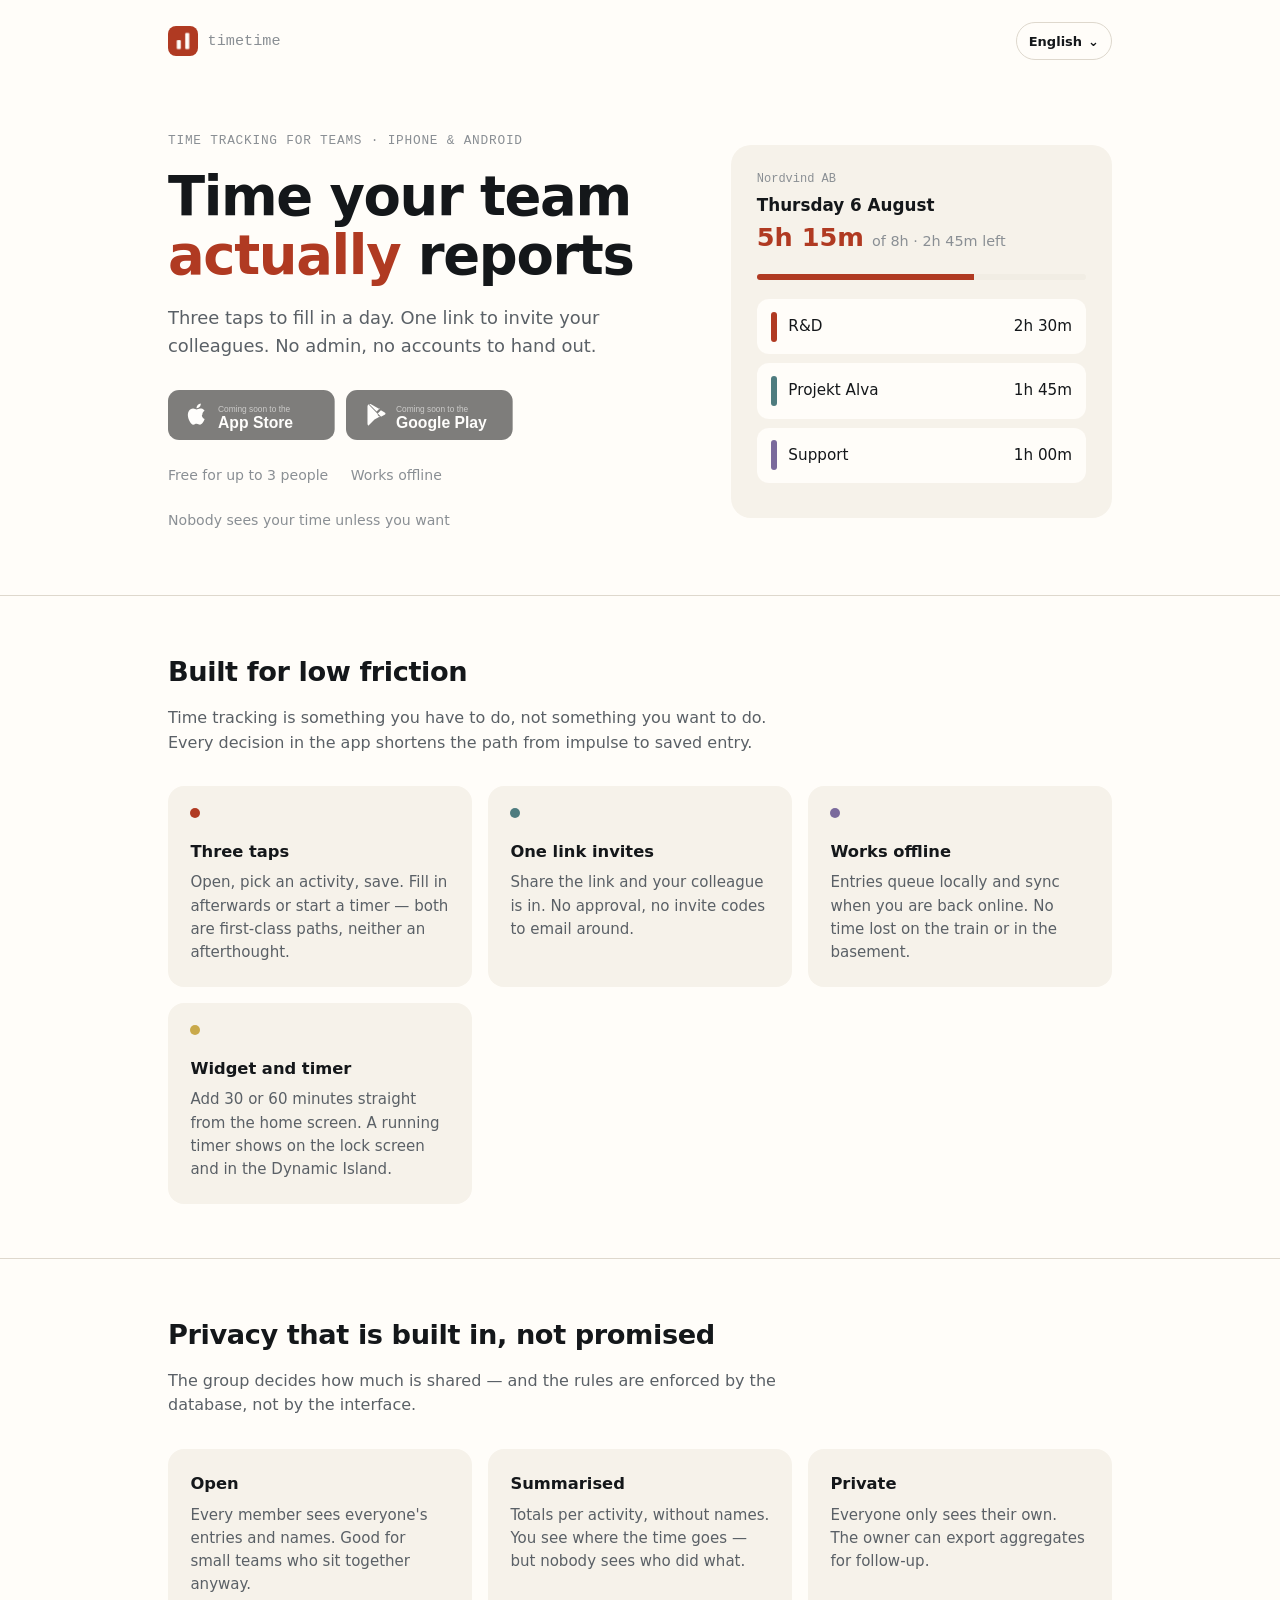
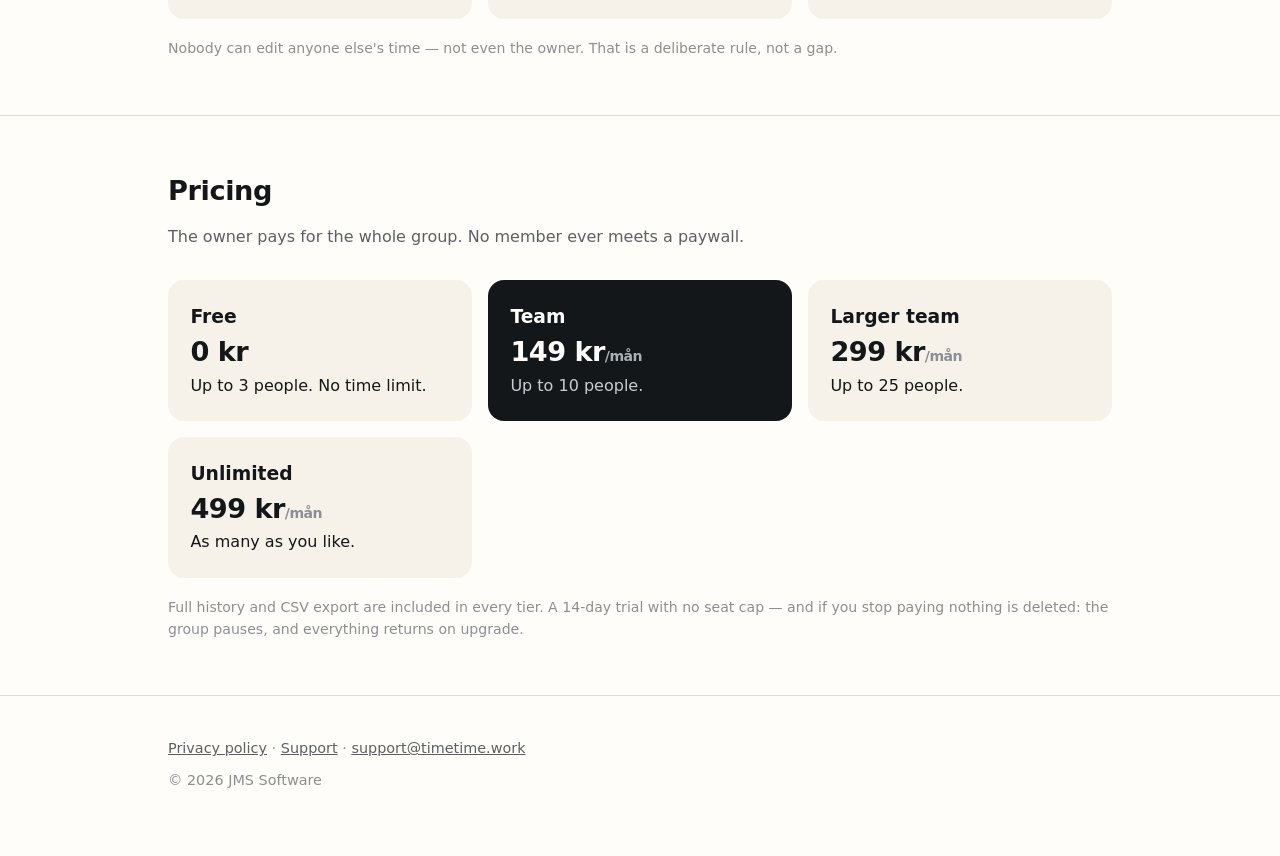
==== index.html @ 121416bd "TimeTime marketing site Statisk sajt för timetime.work, i samma form som nota-web: landningssida med" ====
<!doctype html>
<html lang="sv">
<head>
<meta charset="utf-8">
<meta name="viewport" content="width=device-width, initial-scale=1">
<title>TimeTime — tidrapportering för team</title>
<meta name="description" content="Rapportera tid på tre tapp, mot gruppens gemensamma aktiviteter. En länk bjuder in kollegorna. iPhone och Android.">
<meta property="og:title" content="TimeTime — tidrapportering för team">
<meta property="og:description" content="Tre tapp för att fylla i en dag. En länk för att bjuda in kollegorna.">
<meta property="og:image" content="https://timetime.work/assets/icon.png">
<meta property="og:type" content="website">
<link rel="icon" href="assets/icon.png">
<style>
  :root {
    --ink: #14171A; --paper: #FFFDF9; --sunken: #F6F2EA;
    --sunken-alt: #F1EDE4; --accent: #B03A22; --accent-ink: #F9F4EE;
    --sec: #5A6066; --ter: #8A8F94; --border: #DED8CD;
    --teal: #4E7C7F; --amber: #C9A94A; --violet: #7A6A9C;
    --body: "IBM Plex Sans", -apple-system, BlinkMacSystemFont, "Segoe UI", system-ui, sans-serif;
    --mono: ui-monospace, "IBM Plex Mono", SFMono-Regular, Menlo, monospace;
  }
  * { box-sizing: border-box; margin: 0; padding: 0; }
  html { scroll-behavior: smooth; }
  body { background: var(--paper); color: var(--ink); font-family: var(--body); line-height: 1.55; -webkit-font-smoothing: antialiased; }
  .wrap { max-width: 62rem; margin: 0 auto; padding: 0 1.5rem; }

  header.site { display: flex; align-items: center; justify-content: space-between; padding: 1.4rem 0; }
  .brand { display: flex; align-items: center; gap: .6rem; font-family: var(--mono); font-size: .95rem; color: var(--ter); text-decoration: none; }
  .brand img { width: 30px; height: 30px; border-radius: 8px; }
  .lang-btn { display: inline-flex; align-items: center; gap: 6px; height: 38px; padding: 0 12px; border: 1px solid var(--border); border-radius: 100px; background: transparent; font-family: var(--body); font-weight: 600; font-size: 13px; color: var(--ink); cursor: pointer; }
  .lang-btn:hover { background: var(--sunken); }

  .hero { padding: 3rem 0 4rem; display: grid; grid-template-columns: 1.15fr .85fr; gap: 3rem; align-items: center; }
  @media (max-width: 800px) { .hero { grid-template-columns: 1fr; gap: 2.5rem; } }
  .eyebrow { font-family: var(--mono); font-size: .8rem; letter-spacing: .06em; text-transform: uppercase; color: var(--ter); }
  h1 { font-size: clamp(2.1rem, 5.5vw, 3.4rem); font-weight: 600; letter-spacing: -.025em; margin-top: 1rem; line-height: 1.1; }
  h1 .em { color: var(--accent); }
  .sub { font-size: 1.12rem; color: var(--sec); margin-top: 1.1rem; max-width: 32rem; }
  .cta { display: flex; gap: .7rem; flex-wrap: wrap; margin-top: 1.9rem; }
  .store svg { height: 50px; width: auto; display: block; }
  .store.soon { opacity: .55; cursor: default; }
  .trust { display: flex; gap: 1.4rem; flex-wrap: wrap; margin-top: 1.6rem; color: var(--ter); font-size: .88rem; }

  .stage { background: var(--sunken); border-radius: 20px; padding: 1.6rem; }
  .rowline { display: flex; align-items: center; gap: .7rem; background: var(--paper); border-radius: 12px; padding: .8rem .9rem; margin-bottom: .55rem; }
  .tab { width: 6px; height: 30px; border-radius: 3px; }
  .rowline .name { font-weight: 500; font-size: .95rem; }
  .rowline .val { margin-left: auto; font-weight: 500; font-size: .95rem; }
  .daytotal { display: flex; align-items: baseline; gap: .5rem; margin-bottom: 1rem; }
  .daytotal .big { font-size: 1.6rem; font-weight: 600; color: var(--accent); }
  .daytotal .of { color: var(--ter); font-size: .9rem; }
  .bar { height: 6px; border-radius: 3px; background: var(--sunken-alt); overflow: hidden; margin-bottom: 1.2rem; }
  .bar i { display: block; height: 100%; width: 66%; background: var(--accent); }

  section { padding: 3.4rem 0; border-top: 1px solid var(--border); }
  h2 { font-size: 1.7rem; font-weight: 600; letter-spacing: -.015em; }
  section > .wrap > p.lead { color: var(--sec); margin-top: .8rem; max-width: 40rem; }
  .grid { display: grid; gap: 1rem; grid-template-columns: repeat(auto-fit, minmax(15rem, 1fr)); margin-top: 1.9rem; }
  .card { background: var(--sunken); border-radius: 16px; padding: 1.4rem; }
  .card h3 { font-size: 1.02rem; font-weight: 600; }
  .card p { color: var(--sec); font-size: .94rem; margin-top: .45rem; }
  .card .dot { width: 10px; height: 10px; border-radius: 50%; display: inline-block; margin-bottom: .8rem; }

  .price-card { background: var(--sunken); border-radius: 16px; padding: 1.4rem; }
  .price-card.hi { background: var(--ink); color: var(--paper); }
  .price-card.hi p { color: #C9CDD1; }
  .amount { font-size: 1.7rem; font-weight: 600; letter-spacing: -.02em; }
  .unit { color: var(--ter); font-size: .88rem; }
  .price-card.hi .unit { color: #A7B0B5; }

  footer { padding: 2.6rem 0 4rem; border-top: 1px solid var(--border); color: var(--ter); font-size: .9rem; }
  footer a { color: var(--sec); }
  a { color: var(--accent); }
  .note { color: var(--ter); font-size: .88rem; margin-top: 1.2rem; }
</style>
</head>
<body>

<div class="wrap">
  <header class="site">
    <a class="brand" href="/"><img src="assets/icon.png" alt="">timetime</a>
    <button class="lang-btn" id="langBtn" aria-label="Byt språk">
      <span data-i18n="nav.lang">Svenska</span> ⌄
    </button>
  </header>

  <section class="hero" style="border:0">
    <div>
      <p class="eyebrow" data-i18n="hero.eyebrow">Tidrapportering för team · iPhone &amp; Android</p>
      <h1 data-i18n-html="hero.h1">Tid som teamet <span class="em">faktiskt</span> rapporterar</h1>
      <p class="sub" data-i18n="hero.sub">Tre tapp för att fylla i en dag. En länk för att bjuda in kollegorna. Ingen administration, inga konton att dela ut.</p>
      <div class="cta">
        <span class="store soon" title="Coming soon">
            <svg viewBox="0 0 180 54" role="img" aria-hidden="true" xmlns="http://www.w3.org/2000/svg">
              <rect width="180" height="54" rx="12" fill="#161616"/>
              <g fill="#fff">
                <path d="M37 26.9c0-3 2.4-4.4 2.5-4.5-1.4-2-3.5-2.3-4.2-2.3-1.8-.2-3.5 1-4.4 1-.9 0-2.3-1-3.8-1-1.9 0-3.7 1.1-4.7 2.9-2 3.5-.5 8.7 1.4 11.5.9 1.4 2 2.9 3.5 2.9 1.4-.1 1.9-.9 3.6-.9s2.2.9 3.7.9c1.5 0 2.5-1.4 3.4-2.8 1.1-1.6 1.5-3.1 1.6-3.2-.1 0-3-1.2-3-4.4zM34.2 18.2c.8-1 1.3-2.3 1.2-3.7-1.1 0-2.5.8-3.3 1.7-.7.8-1.4 2.2-1.2 3.5 1.3.1 2.5-.6 3.3-1.5z"/>
                <text x="54" y="24" font-family="Helvetica,Arial,sans-serif" font-size="9" fill="#a1a1a1" data-i18n="badge.soon">Kommer snart till</text>
                <text x="54" y="41" font-family="Helvetica,Arial,sans-serif" font-size="17" font-weight="700" fill="#fff">App Store</text>
              </g>
            </svg>
          </span>
        <span class="store soon" title="Coming soon">
            <svg viewBox="0 0 180 54" role="img" aria-hidden="true" xmlns="http://www.w3.org/2000/svg">
              <rect width="180" height="54" rx="12" fill="#161616"/>
              <g fill="#fff">
                <path d="M24 15.6c-.5.5-.8 1.3-.8 2.3v18.2c0 1 .3 1.8.8 2.3l.1.1 10.2-10.2v-2.4L24.1 15.5l-.1.1zm13.7 13.1-3.4-3.4 3.4-3.4 4.1 2.3c1.2.7 1.2 1.8 0 2.5l-4.1 2.3v-.3zm-1.1.6L33.1 26l-7.9 7.9c.4.4 1 .5 1.8.1l9.6-5.4v.7zm0-8.6-9.6-5.4c-.8-.4-1.4-.3-1.8.1l7.9 7.9 3.5-3.5v.9z"/>
                <text x="54" y="24" font-family="Helvetica,Arial,sans-serif" font-size="9" fill="#a1a1a1" data-i18n="badge.soon">Kommer snart till</text>
                <text x="54" y="41" font-family="Helvetica,Arial,sans-serif" font-size="17" font-weight="700" fill="#fff">Google Play</text>
              </g>
            </svg>
          </span>
      </div>
      <div class="trust">
        <span data-i18n="hero.t1">Gratis upp till 3 personer</span>
        <span data-i18n="hero.t2">Fungerar utan täckning</span>
        <span data-i18n="hero.t3">Ingen ser din tid om ni inte vill</span>
      </div>
    </div>

    <div class="stage" aria-hidden="true">
      <div style="font-family:var(--mono);font-size:.75rem;color:var(--ter)">Nordvind AB</div>
      <div style="font-weight:600;font-size:1.05rem;margin-top:.2rem" data-i18n="stage.title">Torsdag 6 augusti</div>
      <div class="daytotal"><span class="big">5h 15m</span><span class="of" data-i18n="stage.of">av 8h · 2h 45m kvar</span></div>
      <div class="bar"><i></i></div>
      <div class="rowline"><span class="tab" style="background:#B03A22"></span><span class="name">R&amp;D</span><span class="val">2h 30m</span></div>
      <div class="rowline"><span class="tab" style="background:#4E7C7F"></span><span class="name">Projekt Alva</span><span class="val">1h 45m</span></div>
      <div class="rowline"><span class="tab" style="background:#7A6A9C"></span><span class="name">Support</span><span class="val">1h 00m</span></div>
    </div>
  </section>
</div>

<section>
  <div class="wrap">
    <h2 data-i18n="f.title">Byggd för låg friktion</h2>
    <p class="lead" data-i18n="f.lead">Tidrapportering är något man måste göra, inte vill.</p>
    <div class="grid">
      <div class="card"><span class="dot" style="background:#B03A22"></span><h3 data-i18n="f1.h">Tre tapp</h3><p data-i18n="f1.p"></p></div>
      <div class="card"><span class="dot" style="background:#4E7C7F"></span><h3 data-i18n="f2.h">En länk bjuder in</h3><p data-i18n="f2.p"></p></div>
      <div class="card"><span class="dot" style="background:#7A6A9C"></span><h3 data-i18n="f3.h">Fungerar utan nät</h3><p data-i18n="f3.p"></p></div>
      <div class="card"><span class="dot" style="background:#C9A94A"></span><h3 data-i18n="f4.h">Widget och timer</h3><p data-i18n="f4.p"></p></div>
    </div>
  </div>
</section>

<section>
  <div class="wrap">
    <h2 data-i18n="p.title">Integritet som är inbyggd, inte lovad</h2>
    <p class="lead" data-i18n="p.lead"></p>
    <div class="grid">
      <div class="card"><h3 data-i18n="p1.h">Öppen</h3><p data-i18n="p1.p"></p></div>
      <div class="card"><h3 data-i18n="p2.h">Summerad</h3><p data-i18n="p2.p"></p></div>
      <div class="card"><h3 data-i18n="p3.h">Privat</h3><p data-i18n="p3.p"></p></div>
    </div>
    <p class="note" data-i18n="p.note"></p>
  </div>
</section>

<section>
  <div class="wrap">
    <h2 data-i18n="pr.title">Pris</h2>
    <p class="lead" data-i18n="pr.lead"></p>
    <div class="grid">
      <div class="price-card"><h3 data-i18n="pr0.h">Gratis</h3><div class="amount">0 kr</div><p data-i18n="pr0.p"></p></div>
      <div class="price-card hi"><h3 data-i18n="pr1.h">Team</h3><div class="amount">149 kr<span class="unit">/mån</span></div><p data-i18n="pr1.p"></p></div>
      <div class="price-card"><h3 data-i18n="pr2.h">Större team</h3><div class="amount">299 kr<span class="unit">/mån</span></div><p data-i18n="pr2.p"></p></div>
      <div class="price-card"><h3 data-i18n="pr3.h">Obegränsat</h3><div class="amount">499 kr<span class="unit">/mån</span></div><p data-i18n="pr3.p"></p></div>
    </div>
    <p class="note" data-i18n="pr.note"></p>
  </div>
</section>

<footer>
  <div class="wrap">
    <p>
      <a href="privacy.html" data-i18n="foot.privacy">Integritetspolicy</a> ·
      <a href="support.html" data-i18n="foot.support">Support</a> ·
      <a href="mailto:support@timetime.work">support@timetime.work</a>
    </p>
    <p style="margin-top:.6rem">© 2026 JMS Software</p>
  </div>
</footer>

<script>
const I18N = {"sv": {"nav.lang": "Svenska", "hero.eyebrow": "Tidrapportering för team · iPhone & Android", "hero.h1": "Tid som teamet <span class=\"em\">faktiskt</span> rapporterar", "hero.sub": "Tre tapp för att fylla i en dag. En länk för att bjuda in kollegorna. Ingen administration, inga konton att dela ut.", "hero.t1": "Gratis upp till 3 personer", "hero.t2": "Fungerar utan täckning", "hero.t3": "Ingen ser din tid om ni inte vill", "badge.soon": "Kommer snart till", "stage.title": "Torsdag 6 augusti", "stage.of": "av 8h · 2h 45m kvar", "f.title": "Byggd för låg friktion", "f.lead": "Tidrapportering är något man måste göra, inte vill. Därför är varje beslut i appen taget för att korta vägen från impuls till sparad post.", "f1.h": "Tre tapp", "f1.p": "Öppna, välj aktivitet, spara. Fyll i efterhand eller starta en timer — båda är förstklassiga vägar, inte den ena en eftertanke.", "f2.h": "En länk bjuder in", "f2.p": "Dela länken, kollegan är med direkt. Inget godkännande, inga inbjudningskoder att mejla runt.", "f3.h": "Fungerar utan nät", "f3.p": "Poster köas lokalt och synkas när täckningen kommer tillbaka. Ingen tid går förlorad på tåget eller i källaren.", "f4.h": "Widget och timer", "f4.p": "Lägg 30 eller 60 minuter direkt från hemskärmen. Pågående timer syns på låsskärmen och i Dynamic Island.", "p.title": "Integritet som är inbyggd, inte lovad", "p.lead": "Gruppen väljer själv hur mycket som delas — och reglerna hålls av databasen, inte av gränssnittet.", "p1.h": "Öppen", "p1.p": "Alla medlemmar ser allas poster och namn. Bra för små team som ändå sitter tillsammans.", "p2.h": "Summerad", "p2.p": "Totaler per aktivitet, utan avsändare. Ni ser vart tiden går — men ingen ser vem som gjort vad.", "p3.h": "Privat", "p3.p": "Var och en ser bara sitt eget. Ägaren kan exportera aggregat för uppföljning.", "p.note": "Ingen kan ändra någon annans tid — inte heller ägaren. Det är en medveten regel, inte en lucka.", "pr.title": "Pris", "pr.lead": "Ägaren betalar för hela gruppen. Ingen medlem möter någonsin en betalvägg.", "pr0.h": "Gratis", "pr0.p": "Upp till 3 personer. Ingen tidsgräns.", "pr1.h": "Team", "pr1.p": "Upp till 10 personer.", "pr2.h": "Större team", "pr2.p": "Upp till 25 personer.", "pr3.h": "Obegränsat", "pr3.p": "Hur många som helst.", "pr.note": "Full historik och CSV-export ingår i alla nivåer. 14 dagars provperiod utan medlemstak — och slutar ni betala raderas ingenting: gruppen pausas, och allt kommer tillbaka vid uppgradering.", "foot.privacy": "Integritetspolicy", "foot.support": "Support"}, "en": {"nav.lang": "English", "hero.eyebrow": "Time tracking for teams · iPhone & Android", "hero.h1": "Time your team <span class=\"em\">actually</span> reports", "hero.sub": "Three taps to fill in a day. One link to invite your colleagues. No admin, no accounts to hand out.", "hero.t1": "Free for up to 3 people", "hero.t2": "Works offline", "hero.t3": "Nobody sees your time unless you want", "badge.soon": "Coming soon to the", "stage.title": "Thursday 6 August", "stage.of": "of 8h · 2h 45m left", "f.title": "Built for low friction", "f.lead": "Time tracking is something you have to do, not something you want to do. Every decision in the app shortens the path from impulse to saved entry.", "f1.h": "Three taps", "f1.p": "Open, pick an activity, save. Fill in afterwards or start a timer — both are first-class paths, neither an afterthought.", "f2.h": "One link invites", "f2.p": "Share the link and your colleague is in. No approval, no invite codes to email around.", "f3.h": "Works offline", "f3.p": "Entries queue locally and sync when you are back online. No time lost on the train or in the basement.", "f4.h": "Widget and timer", "f4.p": "Add 30 or 60 minutes straight from the home screen. A running timer shows on the lock screen and in the Dynamic Island.", "p.title": "Privacy that is built in, not promised", "p.lead": "The group decides how much is shared — and the rules are enforced by the database, not by the interface.", "p1.h": "Open", "p1.p": "Every member sees everyone's entries and names. Good for small teams who sit together anyway.", "p2.h": "Summarised", "p2.p": "Totals per activity, without names. You see where the time goes — but nobody sees who did what.", "p3.h": "Private", "p3.p": "Everyone only sees their own. The owner can export aggregates for follow-up.", "p.note": "Nobody can edit anyone else's time — not even the owner. That is a deliberate rule, not a gap.", "pr.title": "Pricing", "pr.lead": "The owner pays for the whole group. No member ever meets a paywall.", "pr0.h": "Free", "pr0.p": "Up to 3 people. No time limit.", "pr1.h": "Team", "pr1.p": "Up to 10 people.", "pr2.h": "Larger team", "pr2.p": "Up to 25 people.", "pr3.h": "Unlimited", "pr3.p": "As many as you like.", "pr.note": "Full history and CSV export are included in every tier. A 14-day trial with no seat cap — and if you stop paying nothing is deleted: the group pauses, and everything returns on upgrade.", "foot.privacy": "Privacy policy", "foot.support": "Support"}};
function setLang(lang) {
  const dict = I18N[lang] || I18N.sv;
  document.documentElement.lang = lang;
  document.querySelectorAll("[data-i18n]").forEach(el => {
    const v = dict[el.getAttribute("data-i18n")];
    if (v !== undefined) el.textContent = v;
  });
  document.querySelectorAll("[data-i18n-html]").forEach(el => {
    const v = dict[el.getAttribute("data-i18n-html")];
    if (v !== undefined) el.innerHTML = v;
  });
  try { localStorage.setItem("timetime-lang", lang); } catch (e) {}
}
let saved = null;
try { saved = localStorage.getItem("timetime-lang"); } catch (e) {}
setLang(saved || ((navigator.language || "sv").toLowerCase().startsWith("sv") ? "sv" : "en"));
document.getElementById("langBtn").addEventListener("click", () => {
  setLang(document.documentElement.lang === "sv" ? "en" : "sv");
});
</script>
</body>
</html>
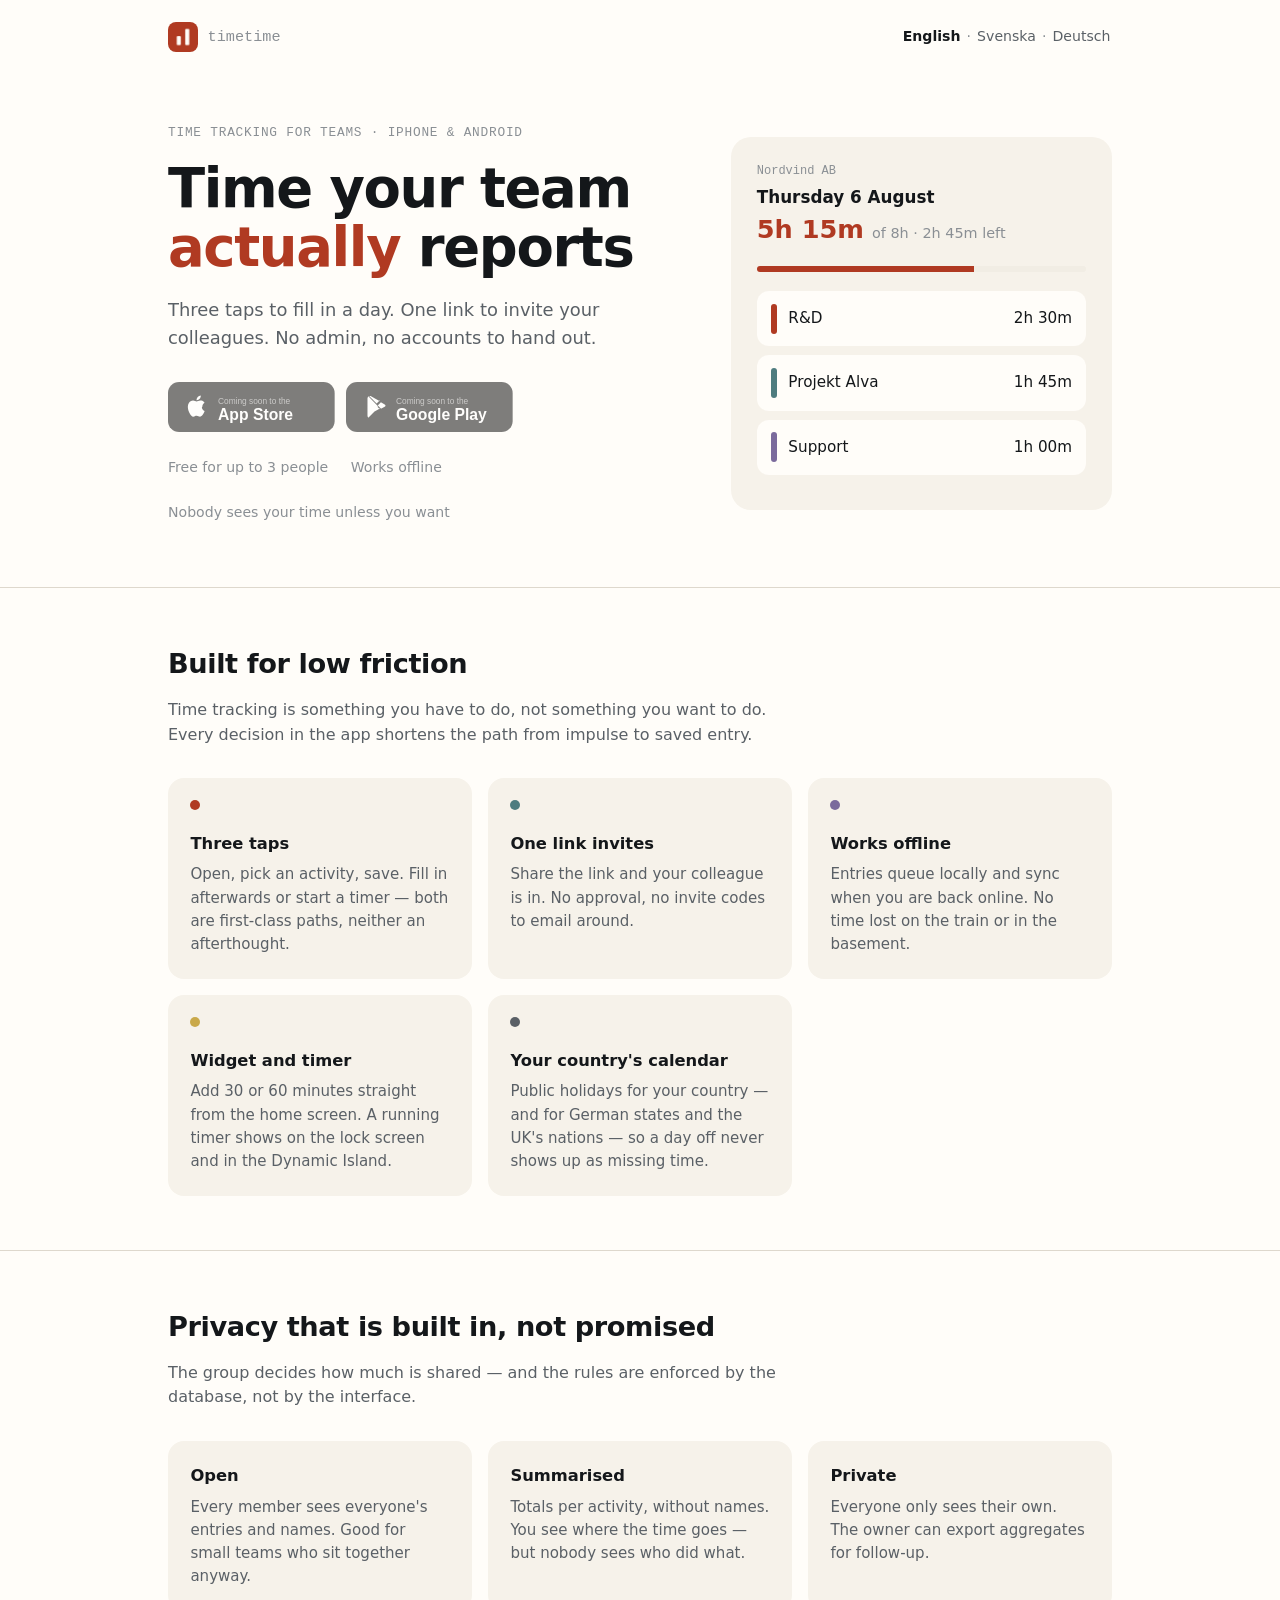
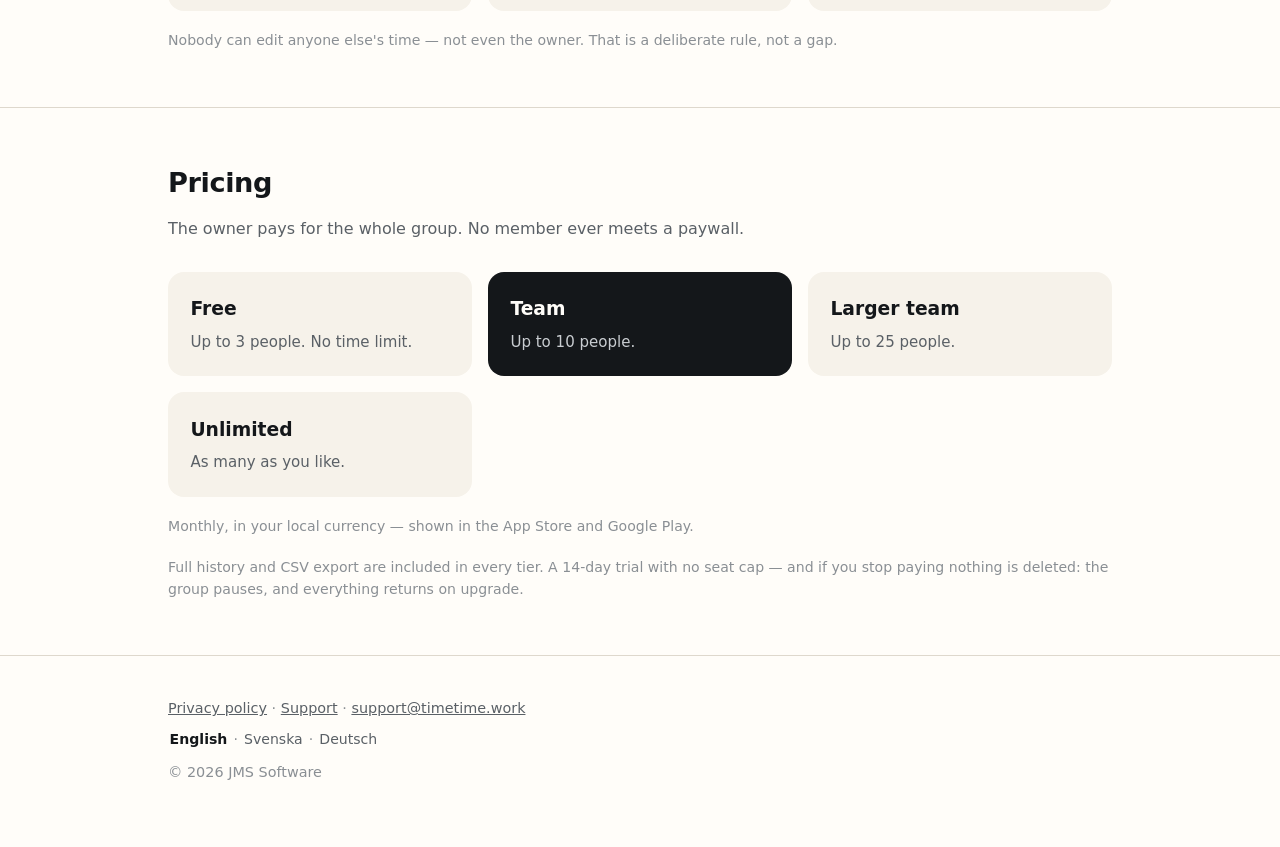
==== commit 175a25b4: "Tre språk: engelska, svenska, tyska Startsidan bytte mellan svenska och engelska med JavaScript, och" ====
--- a/index.html
+++ b/index.html
@@ -1,127 +1,57 @@
 <!doctype html>
-<html lang="sv">
+<html lang="en">
 <head>
 <meta charset="utf-8">
 <meta name="viewport" content="width=device-width, initial-scale=1">
-<title>TimeTime — tidrapportering för team</title>
-<meta name="description" content="Rapportera tid på tre tapp, mot gruppens gemensamma aktiviteter. En länk bjuder in kollegorna. iPhone och Android.">
-<meta property="og:title" content="TimeTime — tidrapportering för team">
-<meta property="og:description" content="Tre tapp för att fylla i en dag. En länk för att bjuda in kollegorna.">
+<title>TimeTime — time tracking for teams</title>
+<meta name="description" content="Report time in three taps, against your group's shared activities. One link invites your colleagues. iPhone and Android.">
+<link rel="alternate" hreflang="en" href="https://timetime.work/">
+<link rel="alternate" hreflang="sv" href="https://timetime.work/sv/">
+<link rel="alternate" hreflang="de" href="https://timetime.work/de/">
+<link rel="alternate" hreflang="x-default" href="https://timetime.work/">
+<link rel="icon" href="/assets/icon.png">
+<link rel="stylesheet" href="/assets/site.css">
+<meta property="og:title" content="TimeTime — time tracking for teams">
+<meta property="og:description" content="Three taps to fill in a day. One link to invite your colleagues.">
 <meta property="og:image" content="https://timetime.work/assets/icon.png">
 <meta property="og:type" content="website">
-<link rel="icon" href="assets/icon.png">
-<style>
-  :root {
-    --ink: #14171A; --paper: #FFFDF9; --sunken: #F6F2EA;
-    --sunken-alt: #F1EDE4; --accent: #B03A22; --accent-ink: #F9F4EE;
-    --sec: #5A6066; --ter: #8A8F94; --border: #DED8CD;
-    --teal: #4E7C7F; --amber: #C9A94A; --violet: #7A6A9C;
-    --body: "IBM Plex Sans", -apple-system, BlinkMacSystemFont, "Segoe UI", system-ui, sans-serif;
-    --mono: ui-monospace, "IBM Plex Mono", SFMono-Regular, Menlo, monospace;
-  }
-  * { box-sizing: border-box; margin: 0; padding: 0; }
-  html { scroll-behavior: smooth; }
-  body { background: var(--paper); color: var(--ink); font-family: var(--body); line-height: 1.55; -webkit-font-smoothing: antialiased; }
-  .wrap { max-width: 62rem; margin: 0 auto; padding: 0 1.5rem; }
-
-  header.site { display: flex; align-items: center; justify-content: space-between; padding: 1.4rem 0; }
-  .brand { display: flex; align-items: center; gap: .6rem; font-family: var(--mono); font-size: .95rem; color: var(--ter); text-decoration: none; }
-  .brand img { width: 30px; height: 30px; border-radius: 8px; }
-  .lang-btn { display: inline-flex; align-items: center; gap: 6px; height: 38px; padding: 0 12px; border: 1px solid var(--border); border-radius: 100px; background: transparent; font-family: var(--body); font-weight: 600; font-size: 13px; color: var(--ink); cursor: pointer; }
-  .lang-btn:hover { background: var(--sunken); }
-
-  .hero { padding: 3rem 0 4rem; display: grid; grid-template-columns: 1.15fr .85fr; gap: 3rem; align-items: center; }
-  @media (max-width: 800px) { .hero { grid-template-columns: 1fr; gap: 2.5rem; } }
-  .eyebrow { font-family: var(--mono); font-size: .8rem; letter-spacing: .06em; text-transform: uppercase; color: var(--ter); }
-  h1 { font-size: clamp(2.1rem, 5.5vw, 3.4rem); font-weight: 600; letter-spacing: -.025em; margin-top: 1rem; line-height: 1.1; }
-  h1 .em { color: var(--accent); }
-  .sub { font-size: 1.12rem; color: var(--sec); margin-top: 1.1rem; max-width: 32rem; }
-  .cta { display: flex; gap: .7rem; flex-wrap: wrap; margin-top: 1.9rem; }
-  .store svg { height: 50px; width: auto; display: block; }
-  .store.soon { opacity: .55; cursor: default; }
-  .trust { display: flex; gap: 1.4rem; flex-wrap: wrap; margin-top: 1.6rem; color: var(--ter); font-size: .88rem; }
-
-  .stage { background: var(--sunken); border-radius: 20px; padding: 1.6rem; }
-  .rowline { display: flex; align-items: center; gap: .7rem; background: var(--paper); border-radius: 12px; padding: .8rem .9rem; margin-bottom: .55rem; }
-  .tab { width: 6px; height: 30px; border-radius: 3px; }
-  .rowline .name { font-weight: 500; font-size: .95rem; }
-  .rowline .val { margin-left: auto; font-weight: 500; font-size: .95rem; }
-  .daytotal { display: flex; align-items: baseline; gap: .5rem; margin-bottom: 1rem; }
-  .daytotal .big { font-size: 1.6rem; font-weight: 600; color: var(--accent); }
-  .daytotal .of { color: var(--ter); font-size: .9rem; }
-  .bar { height: 6px; border-radius: 3px; background: var(--sunken-alt); overflow: hidden; margin-bottom: 1.2rem; }
-  .bar i { display: block; height: 100%; width: 66%; background: var(--accent); }
-
-  section { padding: 3.4rem 0; border-top: 1px solid var(--border); }
-  h2 { font-size: 1.7rem; font-weight: 600; letter-spacing: -.015em; }
-  section > .wrap > p.lead { color: var(--sec); margin-top: .8rem; max-width: 40rem; }
-  .grid { display: grid; gap: 1rem; grid-template-columns: repeat(auto-fit, minmax(15rem, 1fr)); margin-top: 1.9rem; }
-  .card { background: var(--sunken); border-radius: 16px; padding: 1.4rem; }
-  .card h3 { font-size: 1.02rem; font-weight: 600; }
-  .card p { color: var(--sec); font-size: .94rem; margin-top: .45rem; }
-  .card .dot { width: 10px; height: 10px; border-radius: 50%; display: inline-block; margin-bottom: .8rem; }
-
-  .price-card { background: var(--sunken); border-radius: 16px; padding: 1.4rem; }
-  .price-card.hi { background: var(--ink); color: var(--paper); }
-  .price-card.hi p { color: #C9CDD1; }
-  .amount { font-size: 1.7rem; font-weight: 600; letter-spacing: -.02em; }
-  .unit { color: var(--ter); font-size: .88rem; }
-  .price-card.hi .unit { color: #A7B0B5; }
-
-  footer { padding: 2.6rem 0 4rem; border-top: 1px solid var(--border); color: var(--ter); font-size: .9rem; }
-  footer a { color: var(--sec); }
-  a { color: var(--accent); }
-  .note { color: var(--ter); font-size: .88rem; margin-top: 1.2rem; }
-</style>
 </head>
 <body>
-
 <div class="wrap">
   <header class="site">
-    <a class="brand" href="/"><img src="assets/icon.png" alt="">timetime</a>
-    <button class="lang-btn" id="langBtn" aria-label="Byt språk">
-      <span data-i18n="nav.lang">Svenska</span> ⌄
-    </button>
+    <a class="brand" href="/"><img src="/assets/icon.png" alt="">timetime</a>
+    <nav class="langs" aria-label="Language"><a href="/" hreflang="en" lang="en" aria-current="page">English</a> · <a href="/sv/" hreflang="sv" lang="sv">Svenska</a> · <a href="/de/" hreflang="de" lang="de">Deutsch</a></nav>
   </header>
-
   <section class="hero" style="border:0">
     <div>
-      <p class="eyebrow" data-i18n="hero.eyebrow">Tidrapportering för team · iPhone &amp; Android</p>
-      <h1 data-i18n-html="hero.h1">Tid som teamet <span class="em">faktiskt</span> rapporterar</h1>
-      <p class="sub" data-i18n="hero.sub">Tre tapp för att fylla i en dag. En länk för att bjuda in kollegorna. Ingen administration, inga konton att dela ut.</p>
-      <div class="cta">
-        <span class="store soon" title="Coming soon">
-            <svg viewBox="0 0 180 54" role="img" aria-hidden="true" xmlns="http://www.w3.org/2000/svg">
-              <rect width="180" height="54" rx="12" fill="#161616"/>
-              <g fill="#fff">
-                <path d="M37 26.9c0-3 2.4-4.4 2.5-4.5-1.4-2-3.5-2.3-4.2-2.3-1.8-.2-3.5 1-4.4 1-.9 0-2.3-1-3.8-1-1.9 0-3.7 1.1-4.7 2.9-2 3.5-.5 8.7 1.4 11.5.9 1.4 2 2.9 3.5 2.9 1.4-.1 1.9-.9 3.6-.9s2.2.9 3.7.9c1.5 0 2.5-1.4 3.4-2.8 1.1-1.6 1.5-3.1 1.6-3.2-.1 0-3-1.2-3-4.4zM34.2 18.2c.8-1 1.3-2.3 1.2-3.7-1.1 0-2.5.8-3.3 1.7-.7.8-1.4 2.2-1.2 3.5 1.3.1 2.5-.6 3.3-1.5z"/>
-                <text x="54" y="24" font-family="Helvetica,Arial,sans-serif" font-size="9" fill="#a1a1a1" data-i18n="badge.soon">Kommer snart till</text>
-                <text x="54" y="41" font-family="Helvetica,Arial,sans-serif" font-size="17" font-weight="700" fill="#fff">App Store</text>
-              </g>
-            </svg>
-          </span>
-        <span class="store soon" title="Coming soon">
-            <svg viewBox="0 0 180 54" role="img" aria-hidden="true" xmlns="http://www.w3.org/2000/svg">
-              <rect width="180" height="54" rx="12" fill="#161616"/>
-              <g fill="#fff">
-                <path d="M24 15.6c-.5.5-.8 1.3-.8 2.3v18.2c0 1 .3 1.8.8 2.3l.1.1 10.2-10.2v-2.4L24.1 15.5l-.1.1zm13.7 13.1-3.4-3.4 3.4-3.4 4.1 2.3c1.2.7 1.2 1.8 0 2.5l-4.1 2.3v-.3zm-1.1.6L33.1 26l-7.9 7.9c.4.4 1 .5 1.8.1l9.6-5.4v.7zm0-8.6-9.6-5.4c-.8-.4-1.4-.3-1.8.1l7.9 7.9 3.5-3.5v.9z"/>
-                <text x="54" y="24" font-family="Helvetica,Arial,sans-serif" font-size="9" fill="#a1a1a1" data-i18n="badge.soon">Kommer snart till</text>
-                <text x="54" y="41" font-family="Helvetica,Arial,sans-serif" font-size="17" font-weight="700" fill="#fff">Google Play</text>
-              </g>
-            </svg>
-          </span>
-      </div>
-      <div class="trust">
-        <span data-i18n="hero.t1">Gratis upp till 3 personer</span>
-        <span data-i18n="hero.t2">Fungerar utan täckning</span>
-        <span data-i18n="hero.t3">Ingen ser din tid om ni inte vill</span>
-      </div>
+      <p class="eyebrow">Time tracking for teams · iPhone &amp; Android</p>
+      <h1>Time your team <span class="em">actually</span> reports</h1>
+      <p class="sub">Three taps to fill in a day. One link to invite your colleagues. No admin, no accounts to hand out.</p>
+      <div class="cta"><span class="store soon">
+  <svg viewBox="0 0 180 54" role="img" aria-label="App Store" xmlns="http://www.w3.org/2000/svg">
+    <rect width="180" height="54" rx="12" fill="#161616"/>
+    <g fill="#fff">
+      <path d="M37 26.9c0-3 2.4-4.4 2.5-4.5-1.4-2-3.5-2.3-4.2-2.3-1.8-.2-3.5 1-4.4 1-.9 0-2.3-1-3.8-1-1.9 0-3.7 1.1-4.7 2.9-2 3.5-.5 8.7 1.4 11.5.9 1.4 2 2.9 3.5 2.9 1.4-.1 1.9-.9 3.6-.9s2.2.9 3.7.9c1.5 0 2.5-1.4 3.4-2.8 1.1-1.6 1.5-3.1 1.6-3.2-.1 0-3-1.2-3-4.4zM34.2 18.2c.8-1 1.3-2.3 1.2-3.7-1.1 0-2.5.8-3.3 1.7-.7.8-1.4 2.2-1.2 3.5 1.3.1 2.5-.6 3.3-1.5z"/>
+      <text x="54" y="24" font-family="Helvetica,Arial,sans-serif" font-size="9" fill="#a1a1a1">Coming soon to the</text>
+      <text x="54" y="41" font-family="Helvetica,Arial,sans-serif" font-size="17" font-weight="700" fill="#fff">App Store</text>
+    </g>
+  </svg>
+</span><span class="store soon">
+  <svg viewBox="0 0 180 54" role="img" aria-label="Google Play" xmlns="http://www.w3.org/2000/svg">
+    <rect width="180" height="54" rx="12" fill="#161616"/>
+    <g fill="#fff">
+      <path d="M24 15.6c-.5.5-.8 1.3-.8 2.3v18.2c0 1 .3 1.8.8 2.3l.1.1 10.2-10.2v-2.4L24.1 15.5l-.1.1zm13.7 13.1-3.4-3.4 3.4-3.4 4.1 2.3c1.2.7 1.2 1.8 0 2.5l-4.1 2.3v-.3zm-1.1.6L33.1 26l-7.9 7.9c.4.4 1 .5 1.8.1l9.6-5.4v.7zm0-8.6-9.6-5.4c-.8-.4-1.4-.3-1.8.1l7.9 7.9 3.5-3.5v.9z"/>
+      <text x="54" y="24" font-family="Helvetica,Arial,sans-serif" font-size="9" fill="#a1a1a1">Coming soon to the</text>
+      <text x="54" y="41" font-family="Helvetica,Arial,sans-serif" font-size="17" font-weight="700" fill="#fff">Google Play</text>
+    </g>
+  </svg>
+</span></div>
+      <div class="trust"><span>Free for up to 3 people</span><span>Works offline</span><span>Nobody sees your time unless you want</span></div>
     </div>
-
     <div class="stage" aria-hidden="true">
-      <div style="font-family:var(--mono);font-size:.75rem;color:var(--ter)">Nordvind AB</div>
-      <div style="font-weight:600;font-size:1.05rem;margin-top:.2rem" data-i18n="stage.title">Torsdag 6 augusti</div>
-      <div class="daytotal"><span class="big">5h 15m</span><span class="of" data-i18n="stage.of">av 8h · 2h 45m kvar</span></div>
+      <div class="stage-group">Nordvind AB</div>
+      <div class="stage-title">Thursday 6 August</div>
+      <div class="daytotal"><span class="big">5h 15m</span><span class="of">of 8h · 2h 45m left</span></div>
       <div class="bar"><i></i></div>
       <div class="rowline"><span class="tab" style="background:#B03A22"></span><span class="name">R&amp;D</span><span class="val">2h 30m</span></div>
       <div class="rowline"><span class="tab" style="background:#4E7C7F"></span><span class="name">Projekt Alva</span><span class="val">1h 45m</span></div>
@@ -129,79 +59,43 @@
     </div>
   </section>
 </div>
-
-<section>
-  <div class="wrap">
-    <h2 data-i18n="f.title">Byggd för låg friktion</h2>
-    <p class="lead" data-i18n="f.lead">Tidrapportering är något man måste göra, inte vill.</p>
-    <div class="grid">
-      <div class="card"><span class="dot" style="background:#B03A22"></span><h3 data-i18n="f1.h">Tre tapp</h3><p data-i18n="f1.p"></p></div>
-      <div class="card"><span class="dot" style="background:#4E7C7F"></span><h3 data-i18n="f2.h">En länk bjuder in</h3><p data-i18n="f2.p"></p></div>
-      <div class="card"><span class="dot" style="background:#7A6A9C"></span><h3 data-i18n="f3.h">Fungerar utan nät</h3><p data-i18n="f3.p"></p></div>
-      <div class="card"><span class="dot" style="background:#C9A94A"></span><h3 data-i18n="f4.h">Widget och timer</h3><p data-i18n="f4.p"></p></div>
-    </div>
-  </div>
-</section>
-
-<section>
-  <div class="wrap">
-    <h2 data-i18n="p.title">Integritet som är inbyggd, inte lovad</h2>
-    <p class="lead" data-i18n="p.lead"></p>
-    <div class="grid">
-      <div class="card"><h3 data-i18n="p1.h">Öppen</h3><p data-i18n="p1.p"></p></div>
-      <div class="card"><h3 data-i18n="p2.h">Summerad</h3><p data-i18n="p2.p"></p></div>
-      <div class="card"><h3 data-i18n="p3.h">Privat</h3><p data-i18n="p3.p"></p></div>
-    </div>
-    <p class="note" data-i18n="p.note"></p>
-  </div>
-</section>
-
-<section>
-  <div class="wrap">
-    <h2 data-i18n="pr.title">Pris</h2>
-    <p class="lead" data-i18n="pr.lead"></p>
-    <div class="grid">
-      <div class="price-card"><h3 data-i18n="pr0.h">Gratis</h3><div class="amount">0 kr</div><p data-i18n="pr0.p"></p></div>
-      <div class="price-card hi"><h3 data-i18n="pr1.h">Team</h3><div class="amount">149 kr<span class="unit">/mån</span></div><p data-i18n="pr1.p"></p></div>
-      <div class="price-card"><h3 data-i18n="pr2.h">Större team</h3><div class="amount">299 kr<span class="unit">/mån</span></div><p data-i18n="pr2.p"></p></div>
-      <div class="price-card"><h3 data-i18n="pr3.h">Obegränsat</h3><div class="amount">499 kr<span class="unit">/mån</span></div><p data-i18n="pr3.p"></p></div>
-    </div>
-    <p class="note" data-i18n="pr.note"></p>
-  </div>
-</section>
-
-<footer>
-  <div class="wrap">
-    <p>
-      <a href="privacy.html" data-i18n="foot.privacy">Integritetspolicy</a> ·
-      <a href="support.html" data-i18n="foot.support">Support</a> ·
-      <a href="mailto:support@timetime.work">support@timetime.work</a>
-    </p>
-    <p style="margin-top:.6rem">© 2026 JMS Software</p>
-  </div>
-</footer>
-
+<section><div class="wrap">
+  <h2>Built for low friction</h2><p class="lead">Time tracking is something you have to do, not something you want to do. Every decision in the app shortens the path from impulse to saved entry.</p>
+  <div class="grid"><div class="card"><span class="dot" style="background:#B03A22"></span><h3>Three taps</h3><p>Open, pick an activity, save. Fill in afterwards or start a timer — both are first-class paths, neither an afterthought.</p></div><div class="card"><span class="dot" style="background:#4E7C7F"></span><h3>One link invites</h3><p>Share the link and your colleague is in. No approval, no invite codes to email around.</p></div><div class="card"><span class="dot" style="background:#7A6A9C"></span><h3>Works offline</h3><p>Entries queue locally and sync when you are back online. No time lost on the train or in the basement.</p></div><div class="card"><span class="dot" style="background:#C9A94A"></span><h3>Widget and timer</h3><p>Add 30 or 60 minutes straight from the home screen. A running timer shows on the lock screen and in the Dynamic Island.</p></div><div class="card"><span class="dot" style="background:#5A6066"></span><h3>Your country's calendar</h3><p>Public holidays for your country — and for German states and the UK's nations — so a day off never shows up as missing time.</p></div></div>
+</div></section>
+<section><div class="wrap">
+  <h2>Privacy that is built in, not promised</h2><p class="lead">The group decides how much is shared — and the rules are enforced by the database, not by the interface.</p>
+  <div class="grid"><div class="card"><h3>Open</h3><p>Every member sees everyone's entries and names. Good for small teams who sit together anyway.</p></div><div class="card"><h3>Summarised</h3><p>Totals per activity, without names. You see where the time goes — but nobody sees who did what.</p></div><div class="card"><h3>Private</h3><p>Everyone only sees their own. The owner can export aggregates for follow-up.</p></div></div>
+  <p class="note">Nobody can edit anyone else's time — not even the owner. That is a deliberate rule, not a gap.</p>
+</div></section>
+<section><div class="wrap">
+  <h2>Pricing</h2><p class="lead">The owner pays for the whole group. No member ever meets a paywall.</p>
+  <div class="grid"><div class="price-card"><h3>Free</h3><p>Up to 3 people. No time limit.</p></div><div class="price-card hi"><h3>Team</h3><p>Up to 10 people.</p></div><div class="price-card"><h3>Larger team</h3><p>Up to 25 people.</p></div><div class="price-card"><h3>Unlimited</h3><p>As many as you like.</p></div></div>
+  <p class="note">Monthly, in your local currency — shown in the App Store and Google Play.</p>
+  <p class="note">Full history and CSV export are included in every tier. A 14-day trial with no seat cap — and if you stop paying nothing is deleted: the group pauses, and everything returns on upgrade.</p>
+</div></section>
+<footer><div class="wrap">
+  <p><a href="/privacy.html">Privacy policy</a> ·
+     <a href="/support.html">Support</a> ·
+     <a href="mailto:support@timetime.work">support@timetime.work</a></p>
+  <p class="langline"><nav class="langs" aria-label="Language"><a href="/" hreflang="en" lang="en" aria-current="page">English</a> · <a href="/sv/" hreflang="sv" lang="sv">Svenska</a> · <a href="/de/" hreflang="de" lang="de">Deutsch</a></nav></p>
+  <p>© 2026 JMS Software</p>
+</div></footer>
 <script>
-const I18N = {"sv": {"nav.lang": "Svenska", "hero.eyebrow": "Tidrapportering för team · iPhone & Android", "hero.h1": "Tid som teamet <span class=\"em\">faktiskt</span> rapporterar", "hero.sub": "Tre tapp för att fylla i en dag. En länk för att bjuda in kollegorna. Ingen administration, inga konton att dela ut.", "hero.t1": "Gratis upp till 3 personer", "hero.t2": "Fungerar utan täckning", "hero.t3": "Ingen ser din tid om ni inte vill", "badge.soon": "Kommer snart till", "stage.title": "Torsdag 6 augusti", "stage.of": "av 8h · 2h 45m kvar", "f.title": "Byggd för låg friktion", "f.lead": "Tidrapportering är något man måste göra, inte vill. Därför är varje beslut i appen taget för att korta vägen från impuls till sparad post.", "f1.h": "Tre tapp", "f1.p": "Öppna, välj aktivitet, spara. Fyll i efterhand eller starta en timer — båda är förstklassiga vägar, inte den ena en eftertanke.", "f2.h": "En länk bjuder in", "f2.p": "Dela länken, kollegan är med direkt. Inget godkännande, inga inbjudningskoder att mejla runt.", "f3.h": "Fungerar utan nät", "f3.p": "Poster köas lokalt och synkas när täckningen kommer tillbaka. Ingen tid går förlorad på tåget eller i källaren.", "f4.h": "Widget och timer", "f4.p": "Lägg 30 eller 60 minuter direkt från hemskärmen. Pågående timer syns på låsskärmen och i Dynamic Island.", "p.title": "Integritet som är inbyggd, inte lovad", "p.lead": "Gruppen väljer själv hur mycket som delas — och reglerna hålls av databasen, inte av gränssnittet.", "p1.h": "Öppen", "p1.p": "Alla medlemmar ser allas poster och namn. Bra för små team som ändå sitter tillsammans.", "p2.h": "Summerad", "p2.p": "Totaler per aktivitet, utan avsändare. Ni ser vart tiden går — men ingen ser vem som gjort vad.", "p3.h": "Privat", "p3.p": "Var och en ser bara sitt eget. Ägaren kan exportera aggregat för uppföljning.", "p.note": "Ingen kan ändra någon annans tid — inte heller ägaren. Det är en medveten regel, inte en lucka.", "pr.title": "Pris", "pr.lead": "Ägaren betalar för hela gruppen. Ingen medlem möter någonsin en betalvägg.", "pr0.h": "Gratis", "pr0.p": "Upp till 3 personer. Ingen tidsgräns.", "pr1.h": "Team", "pr1.p": "Upp till 10 personer.", "pr2.h": "Större team", "pr2.p": "Upp till 25 personer.", "pr3.h": "Obegränsat", "pr3.p": "Hur många som helst.", "pr.note": "Full historik och CSV-export ingår i alla nivåer. 14 dagars provperiod utan medlemstak — och slutar ni betala raderas ingenting: gruppen pausas, och allt kommer tillbaka vid uppgradering.", "foot.privacy": "Integritetspolicy", "foot.support": "Support"}, "en": {"nav.lang": "English", "hero.eyebrow": "Time tracking for teams · iPhone & Android", "hero.h1": "Time your team <span class=\"em\">actually</span> reports", "hero.sub": "Three taps to fill in a day. One link to invite your colleagues. No admin, no accounts to hand out.", "hero.t1": "Free for up to 3 people", "hero.t2": "Works offline", "hero.t3": "Nobody sees your time unless you want", "badge.soon": "Coming soon to the", "stage.title": "Thursday 6 August", "stage.of": "of 8h · 2h 45m left", "f.title": "Built for low friction", "f.lead": "Time tracking is something you have to do, not something you want to do. Every decision in the app shortens the path from impulse to saved entry.", "f1.h": "Three taps", "f1.p": "Open, pick an activity, save. Fill in afterwards or start a timer — both are first-class paths, neither an afterthought.", "f2.h": "One link invites", "f2.p": "Share the link and your colleague is in. No approval, no invite codes to email around.", "f3.h": "Works offline", "f3.p": "Entries queue locally and sync when you are back online. No time lost on the train or in the basement.", "f4.h": "Widget and timer", "f4.p": "Add 30 or 60 minutes straight from the home screen. A running timer shows on the lock screen and in the Dynamic Island.", "p.title": "Privacy that is built in, not promised", "p.lead": "The group decides how much is shared — and the rules are enforced by the database, not by the interface.", "p1.h": "Open", "p1.p": "Every member sees everyone's entries and names. Good for small teams who sit together anyway.", "p2.h": "Summarised", "p2.p": "Totals per activity, without names. You see where the time goes — but nobody sees who did what.", "p3.h": "Private", "p3.p": "Everyone only sees their own. The owner can export aggregates for follow-up.", "p.note": "Nobody can edit anyone else's time — not even the owner. That is a deliberate rule, not a gap.", "pr.title": "Pricing", "pr.lead": "The owner pays for the whole group. No member ever meets a paywall.", "pr0.h": "Free", "pr0.p": "Up to 3 people. No time limit.", "pr1.h": "Team", "pr1.p": "Up to 10 people.", "pr2.h": "Larger team", "pr2.p": "Up to 25 people.", "pr3.h": "Unlimited", "pr3.p": "As many as you like.", "pr.note": "Full history and CSV export are included in every tier. A 14-day trial with no seat cap — and if you stop paying nothing is deleted: the group pauses, and everything returns on upgrade.", "foot.privacy": "Privacy policy", "foot.support": "Support"}};
-function setLang(lang) {
-  const dict = I18N[lang] || I18N.sv;
-  document.documentElement.lang = lang;
-  document.querySelectorAll("[data-i18n]").forEach(el => {
-    const v = dict[el.getAttribute("data-i18n")];
-    if (v !== undefined) el.textContent = v;
+document.querySelectorAll(".langs a").forEach(function (a) {
+  a.addEventListener("click", function () {
+    try { localStorage.setItem("timetime-lang", a.getAttribute("hreflang")); } catch (e) {}
   });
-  document.querySelectorAll("[data-i18n-html]").forEach(el => {
-    const v = dict[el.getAttribute("data-i18n-html")];
-    if (v !== undefined) el.innerHTML = v;
-  });
-  try { localStorage.setItem("timetime-lang", lang); } catch (e) {}
-}
-let saved = null;
-try { saved = localStorage.getItem("timetime-lang"); } catch (e) {}
-setLang(saved || ((navigator.language || "sv").toLowerCase().startsWith("sv") ? "sv" : "en"));
-document.getElementById("langBtn").addEventListener("click", () => {
-  setLang(document.documentElement.lang === "sv" ? "en" : "sv");
 });
+</script><script>
+(function () {
+  var saved = null;
+  try { saved = localStorage.getItem("timetime-lang"); } catch (e) {}
+  var want = saved || (navigator.language || "").slice(0, 2).toLowerCase();
+  if (want === "sv" || want === "de") {
+    location.replace("/" + want + "/" + location.pathname.replace(/^\//, "") + location.hash);
+  }
+})();
 </script>
 </body>
 </html>
--- a/assets/site.css
+++ b/assets/site.css
@@ -0,0 +1,75 @@
+/* timetime.work — färgerna kommer ur appens designtokens
+   (packages/tokens/tokens.json i app-repot). */
+:root {
+  --ink: #14171A; --paper: #FFFDF9; --sunken: #F6F2EA;
+  --sunken-alt: #F1EDE4; --accent: #B03A22; --accent-ink: #F9F4EE;
+  --sec: #5A6066; --ter: #8A8F94; --border: #DED8CD;
+  --body: "IBM Plex Sans", -apple-system, BlinkMacSystemFont, "Segoe UI", system-ui, sans-serif;
+  --mono: ui-monospace, "IBM Plex Mono", SFMono-Regular, Menlo, monospace;
+}
+* { box-sizing: border-box; margin: 0; padding: 0; }
+html { scroll-behavior: smooth; }
+body { background: var(--paper); color: var(--ink); font-family: var(--body); line-height: 1.55; -webkit-font-smoothing: antialiased; }
+a { color: var(--accent); }
+.wrap { max-width: 62rem; margin: 0 auto; padding: 0 1.5rem; }
+.wrap.narrow { max-width: 40rem; }
+
+header.site { display: flex; align-items: center; justify-content: space-between; gap: 1rem; flex-wrap: wrap; padding: 1.4rem 0; }
+.brand { display: flex; align-items: center; gap: .6rem; font-family: var(--mono); font-size: .95rem; color: var(--ter); text-decoration: none; }
+.brand img { width: 30px; height: 30px; border-radius: 8px; }
+.langs { font-size: .88rem; color: var(--ter); }
+.langs a { color: var(--sec); text-decoration: none; padding: .25rem .1rem; }
+.langs a:hover { color: var(--ink); }
+.langs a[aria-current="page"] { color: var(--ink); font-weight: 600; }
+
+.hero { padding: 3rem 0 4rem; display: grid; grid-template-columns: 1.15fr .85fr; gap: 3rem; align-items: center; }
+@media (max-width: 800px) { .hero { grid-template-columns: 1fr; gap: 2.5rem; } }
+.eyebrow { font-family: var(--mono); font-size: .8rem; letter-spacing: .06em; text-transform: uppercase; color: var(--ter); }
+h1 { font-size: clamp(2.1rem, 5.5vw, 3.4rem); font-weight: 600; letter-spacing: -.025em; margin-top: 1rem; line-height: 1.1; }
+h1 .em { color: var(--accent); }
+.sub { font-size: 1.12rem; color: var(--sec); margin-top: 1.1rem; max-width: 32rem; }
+.cta { display: flex; gap: .7rem; flex-wrap: wrap; margin-top: 1.9rem; }
+.store svg { height: 50px; width: auto; display: block; }
+.store.soon { opacity: .55; cursor: default; }
+.trust { display: flex; gap: 1.4rem; flex-wrap: wrap; margin-top: 1.6rem; color: var(--ter); font-size: .88rem; }
+
+.stage { background: var(--sunken); border-radius: 20px; padding: 1.6rem; }
+.stage-group { font-family: var(--mono); font-size: .75rem; color: var(--ter); }
+.stage-title { font-weight: 600; font-size: 1.05rem; margin-top: .2rem; }
+.rowline { display: flex; align-items: center; gap: .7rem; background: var(--paper); border-radius: 12px; padding: .8rem .9rem; margin-bottom: .55rem; }
+.tab { width: 6px; height: 30px; border-radius: 3px; }
+.rowline .name { font-weight: 500; font-size: .95rem; }
+.rowline .val { margin-left: auto; font-weight: 500; font-size: .95rem; }
+.daytotal { display: flex; align-items: baseline; gap: .5rem; margin-bottom: 1rem; }
+.daytotal .big { font-size: 1.6rem; font-weight: 600; color: var(--accent); }
+.daytotal .of { color: var(--ter); font-size: .9rem; }
+.bar { height: 6px; border-radius: 3px; background: var(--sunken-alt); overflow: hidden; margin-bottom: 1.2rem; }
+.bar i { display: block; height: 100%; width: 66%; background: var(--accent); }
+
+section { padding: 3.4rem 0; border-top: 1px solid var(--border); }
+h2 { font-size: 1.7rem; font-weight: 600; letter-spacing: -.015em; }
+section > .wrap > p.lead { color: var(--sec); margin-top: .8rem; max-width: 40rem; }
+.grid { display: grid; gap: 1rem; grid-template-columns: repeat(auto-fit, minmax(15rem, 1fr)); margin-top: 1.9rem; }
+.card { background: var(--sunken); border-radius: 16px; padding: 1.4rem; }
+.card h3 { font-size: 1.02rem; font-weight: 600; }
+.card p { color: var(--sec); font-size: .94rem; margin-top: .45rem; }
+.card .dot { width: 10px; height: 10px; border-radius: 50%; display: inline-block; margin-bottom: .8rem; }
+.price-card { background: var(--sunken); border-radius: 16px; padding: 1.4rem; }
+.price-card.hi { background: var(--ink); color: var(--paper); }
+.price-card.hi p { color: #C9CDD1; }
+.price-card p { color: var(--sec); font-size: .94rem; margin-top: .45rem; }
+.amount { font-size: 1.7rem; font-weight: 600; letter-spacing: -.02em; margin-top: .3rem; }
+.unit { color: var(--ter); font-size: .88rem; }
+.price-card.hi .unit { color: #A7B0B5; }
+.note { color: var(--ter); font-size: .88rem; margin-top: 1.2rem; }
+
+footer { padding: 2.6rem 0 4rem; border-top: 1px solid var(--border); color: var(--ter); font-size: .9rem; }
+footer p + p { margin-top: .6rem; }
+footer a { color: var(--sec); }
+
+/* Policy och support: smalare spalt, löptext. */
+body.doc h1 { font-size: 1.9rem; margin-top: 1rem; }
+body.doc h2 { font-size: 1.05rem; margin-top: 2rem; letter-spacing: 0; }
+body.doc p { color: var(--sec); margin-top: .7rem; line-height: 1.6; }
+body.doc .muted { color: var(--ter); font-size: .88rem; }
+body.doc footer { margin-top: 3rem; }
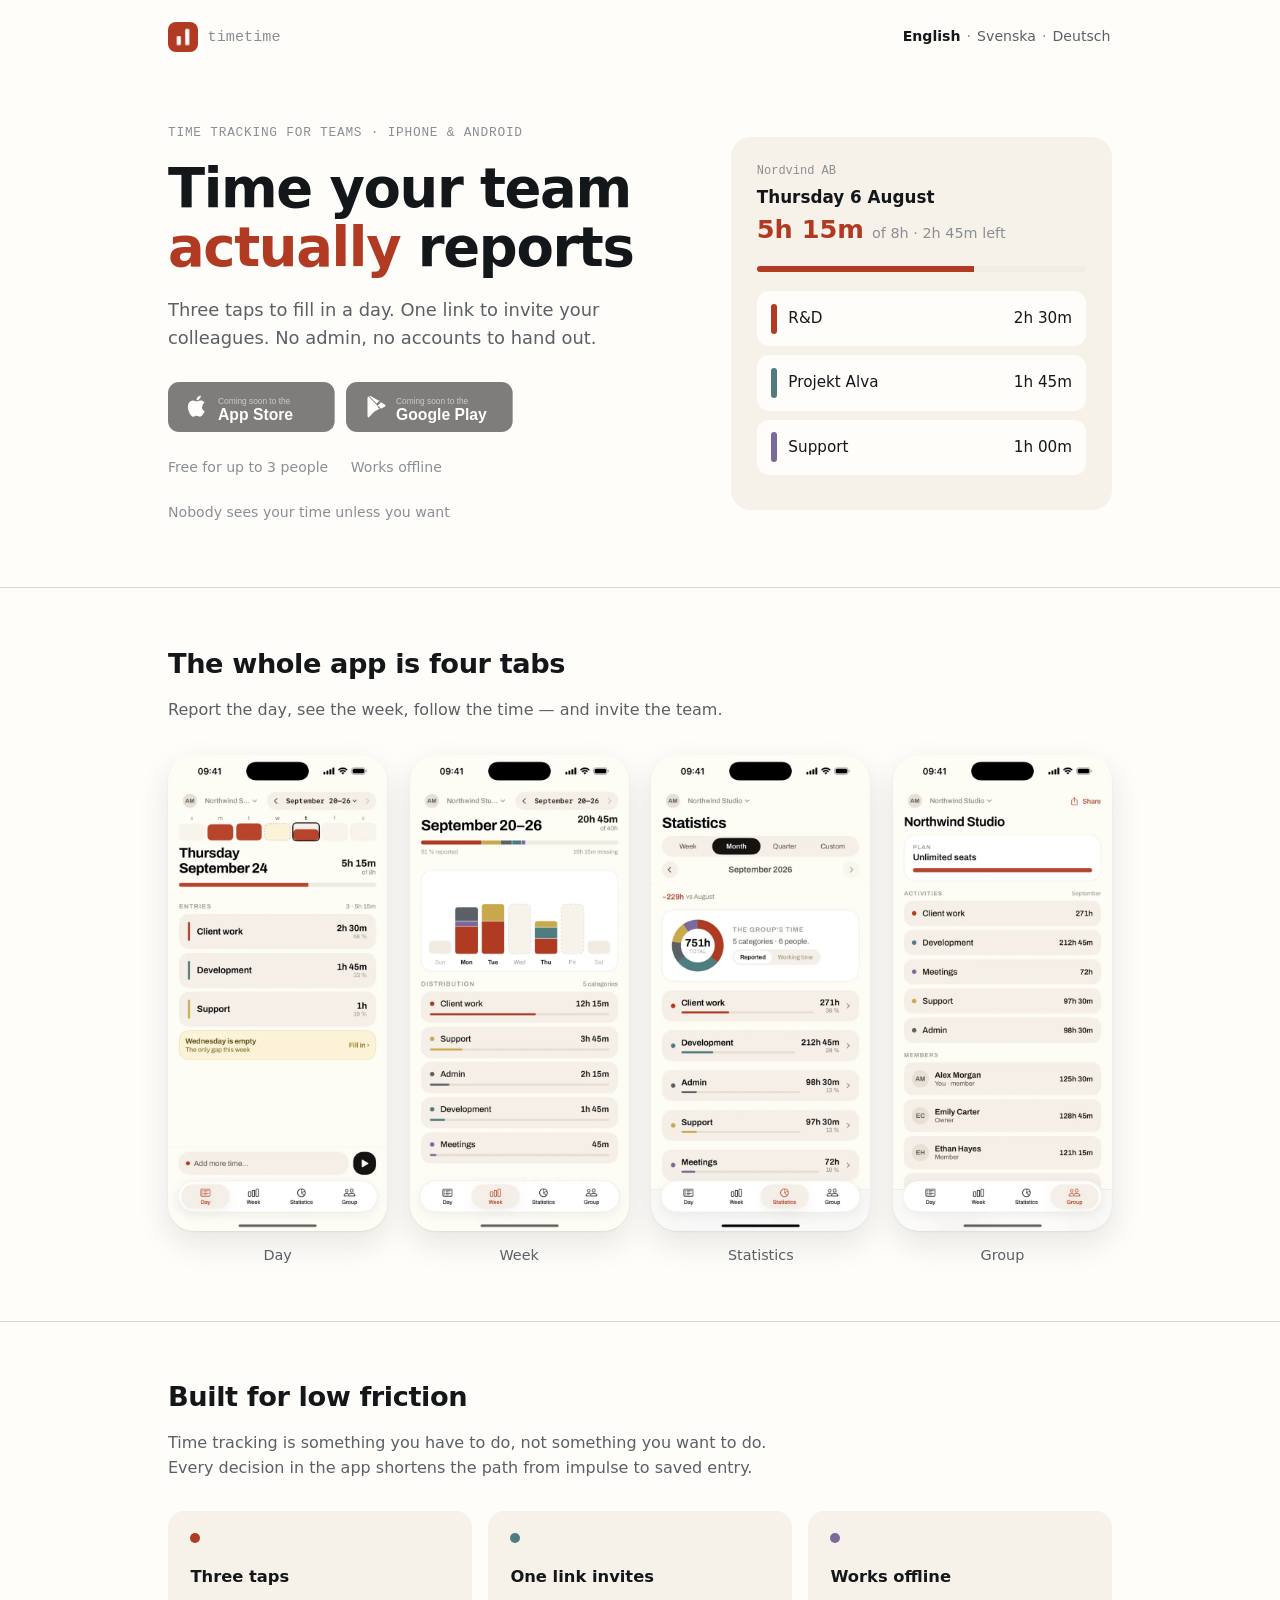
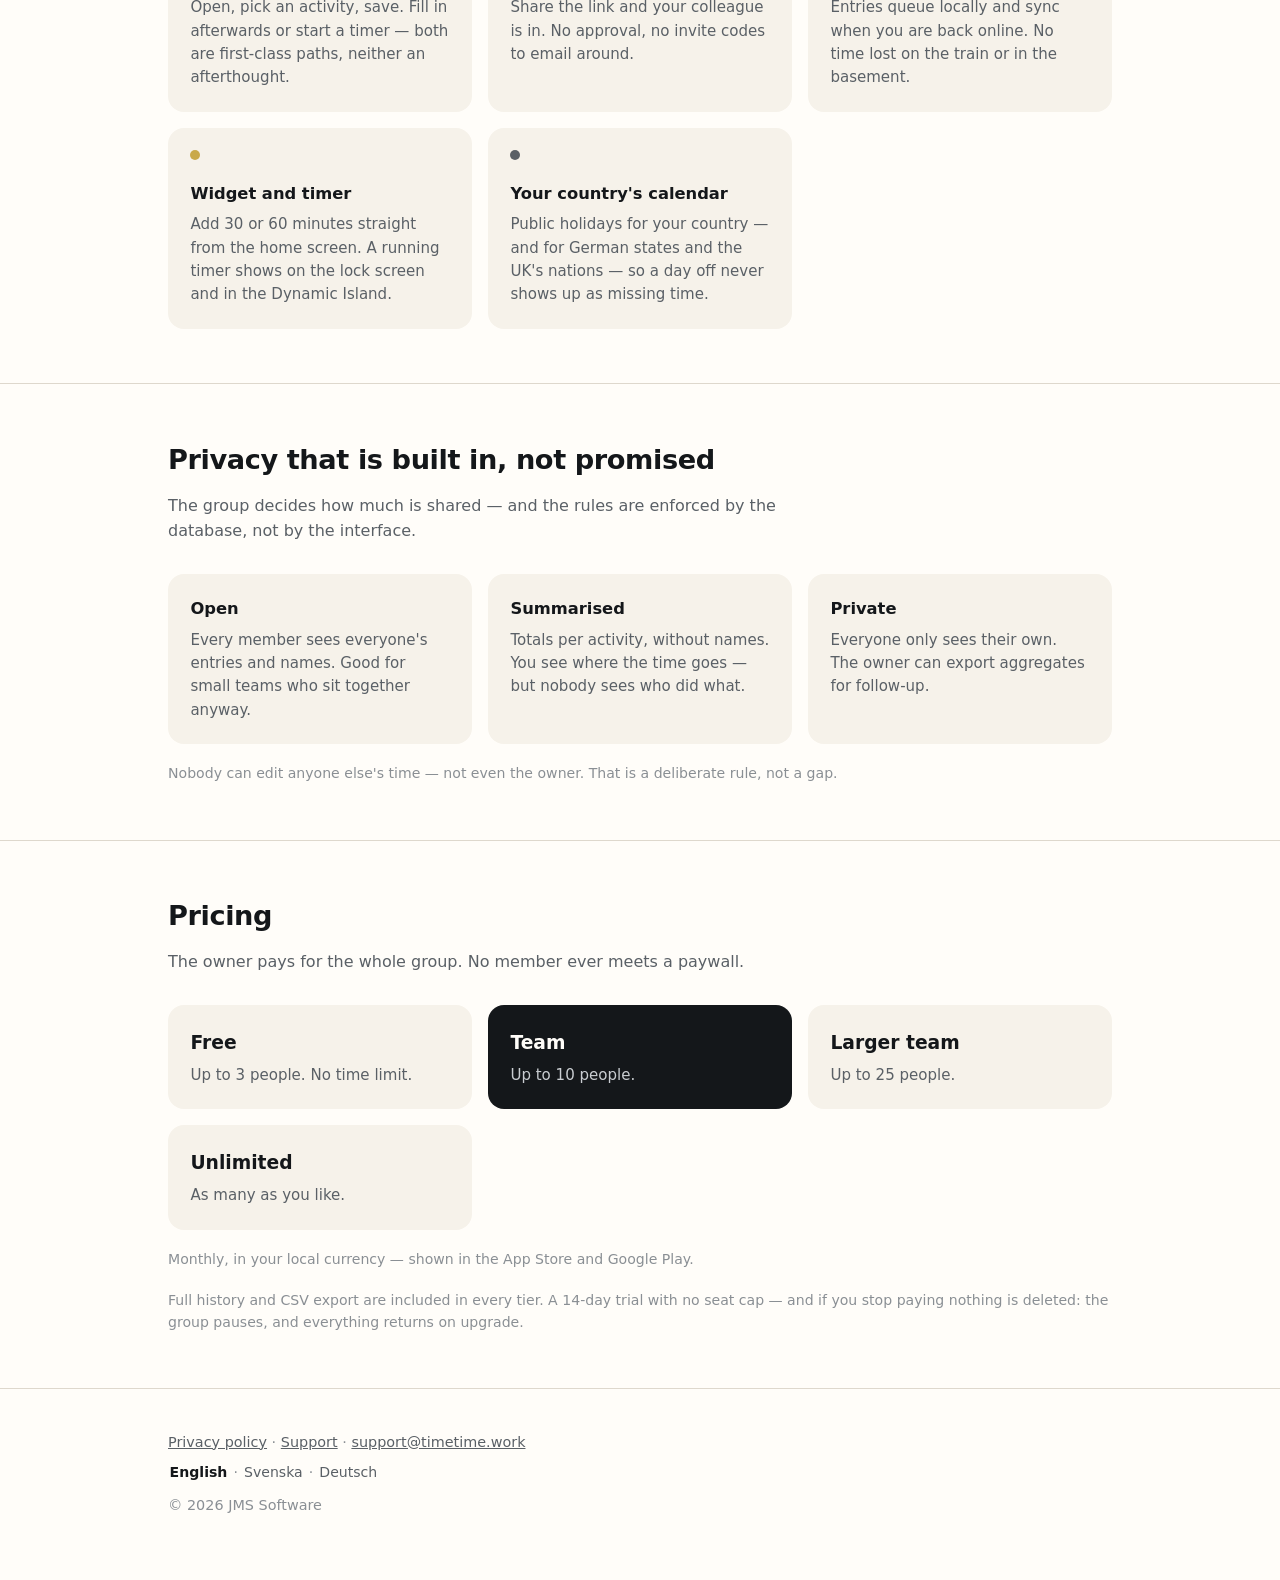
==== commit a5e27ea8: "Skärmdumpar från appen: hela appen är fyra flikar Dag, Vecka, Statistik och Grupp på sidans eget spr" ====
--- a/index.html
+++ b/index.html
@@ -60,6 +60,10 @@
   </section>
 </div>
 <section><div class="wrap">
+  <h2>The whole app is four tabs</h2><p class="lead">Report the day, see the week, follow the time — and invite the team.</p>
+  <div class="screens"><figure><img src="/assets/screens/en/day.webp" width="600" height="1304" loading="lazy" alt="Day"><figcaption>Day</figcaption></figure><figure><img src="/assets/screens/en/week.webp" width="600" height="1304" loading="lazy" alt="Week"><figcaption>Week</figcaption></figure><figure><img src="/assets/screens/en/stats.webp" width="600" height="1304" loading="lazy" alt="Statistics"><figcaption>Statistics</figcaption></figure><figure><img src="/assets/screens/en/group.webp" width="600" height="1304" loading="lazy" alt="Group"><figcaption>Group</figcaption></figure></div>
+</div></section>
+<section><div class="wrap">
   <h2>Built for low friction</h2><p class="lead">Time tracking is something you have to do, not something you want to do. Every decision in the app shortens the path from impulse to saved entry.</p>
   <div class="grid"><div class="card"><span class="dot" style="background:#B03A22"></span><h3>Three taps</h3><p>Open, pick an activity, save. Fill in afterwards or start a timer — both are first-class paths, neither an afterthought.</p></div><div class="card"><span class="dot" style="background:#4E7C7F"></span><h3>One link invites</h3><p>Share the link and your colleague is in. No approval, no invite codes to email around.</p></div><div class="card"><span class="dot" style="background:#7A6A9C"></span><h3>Works offline</h3><p>Entries queue locally and sync when you are back online. No time lost on the train or in the basement.</p></div><div class="card"><span class="dot" style="background:#C9A94A"></span><h3>Widget and timer</h3><p>Add 30 or 60 minutes straight from the home screen. A running timer shows on the lock screen and in the Dynamic Island.</p></div><div class="card"><span class="dot" style="background:#5A6066"></span><h3>Your country's calendar</h3><p>Public holidays for your country — and for German states and the UK's nations — so a day off never shows up as missing time.</p></div></div>
 </div></section>
--- a/assets/site.css
+++ b/assets/site.css
@@ -73,3 +73,15 @@
 body.doc p { color: var(--sec); margin-top: .7rem; line-height: 1.6; }
 body.doc .muted { color: var(--ter); font-size: .88rem; }
 body.doc footer { margin-top: 3rem; }
+
+/* Skärmdumparna: fyra i rad, och på smala skärmar en rad man sveper i. */
+.screens { display: grid; grid-template-columns: repeat(4, 1fr); gap: 1.4rem; margin-top: 2rem; }
+.screens figure { margin: 0; }
+.screens img { width: 100%; height: auto; display: block; border-radius: 26px; background: var(--sunken);
+  box-shadow: 0 1px 2px rgba(20,18,15,.06), 0 12px 32px rgba(20,18,15,.10); }
+.screens figcaption { text-align: center; color: var(--sec); font-size: .9rem; margin-top: .8rem; }
+@media (max-width: 800px) {
+  .screens { grid-template-columns: none; grid-auto-flow: column; grid-auto-columns: 62%;
+    overflow-x: auto; scroll-snap-type: x mandatory; padding-bottom: .6rem; }
+  .screens figure { scroll-snap-align: start; }
+}
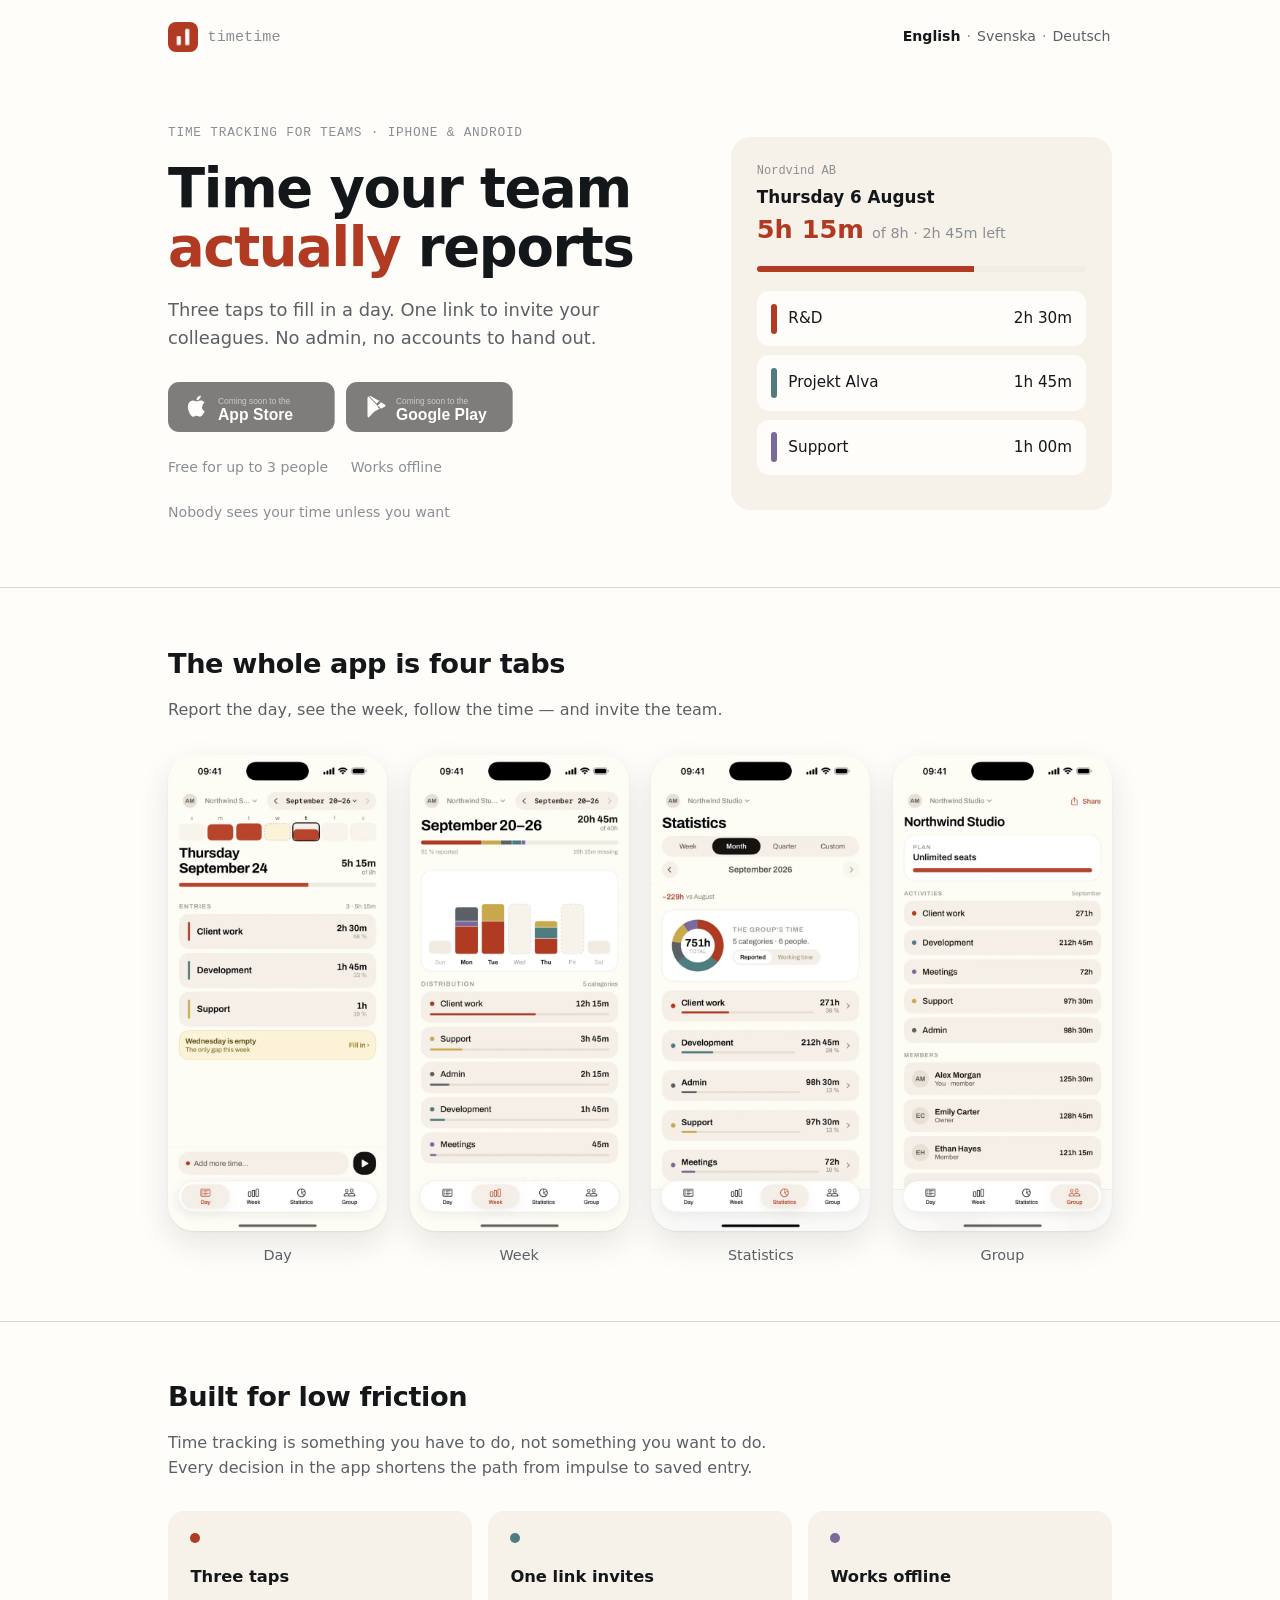
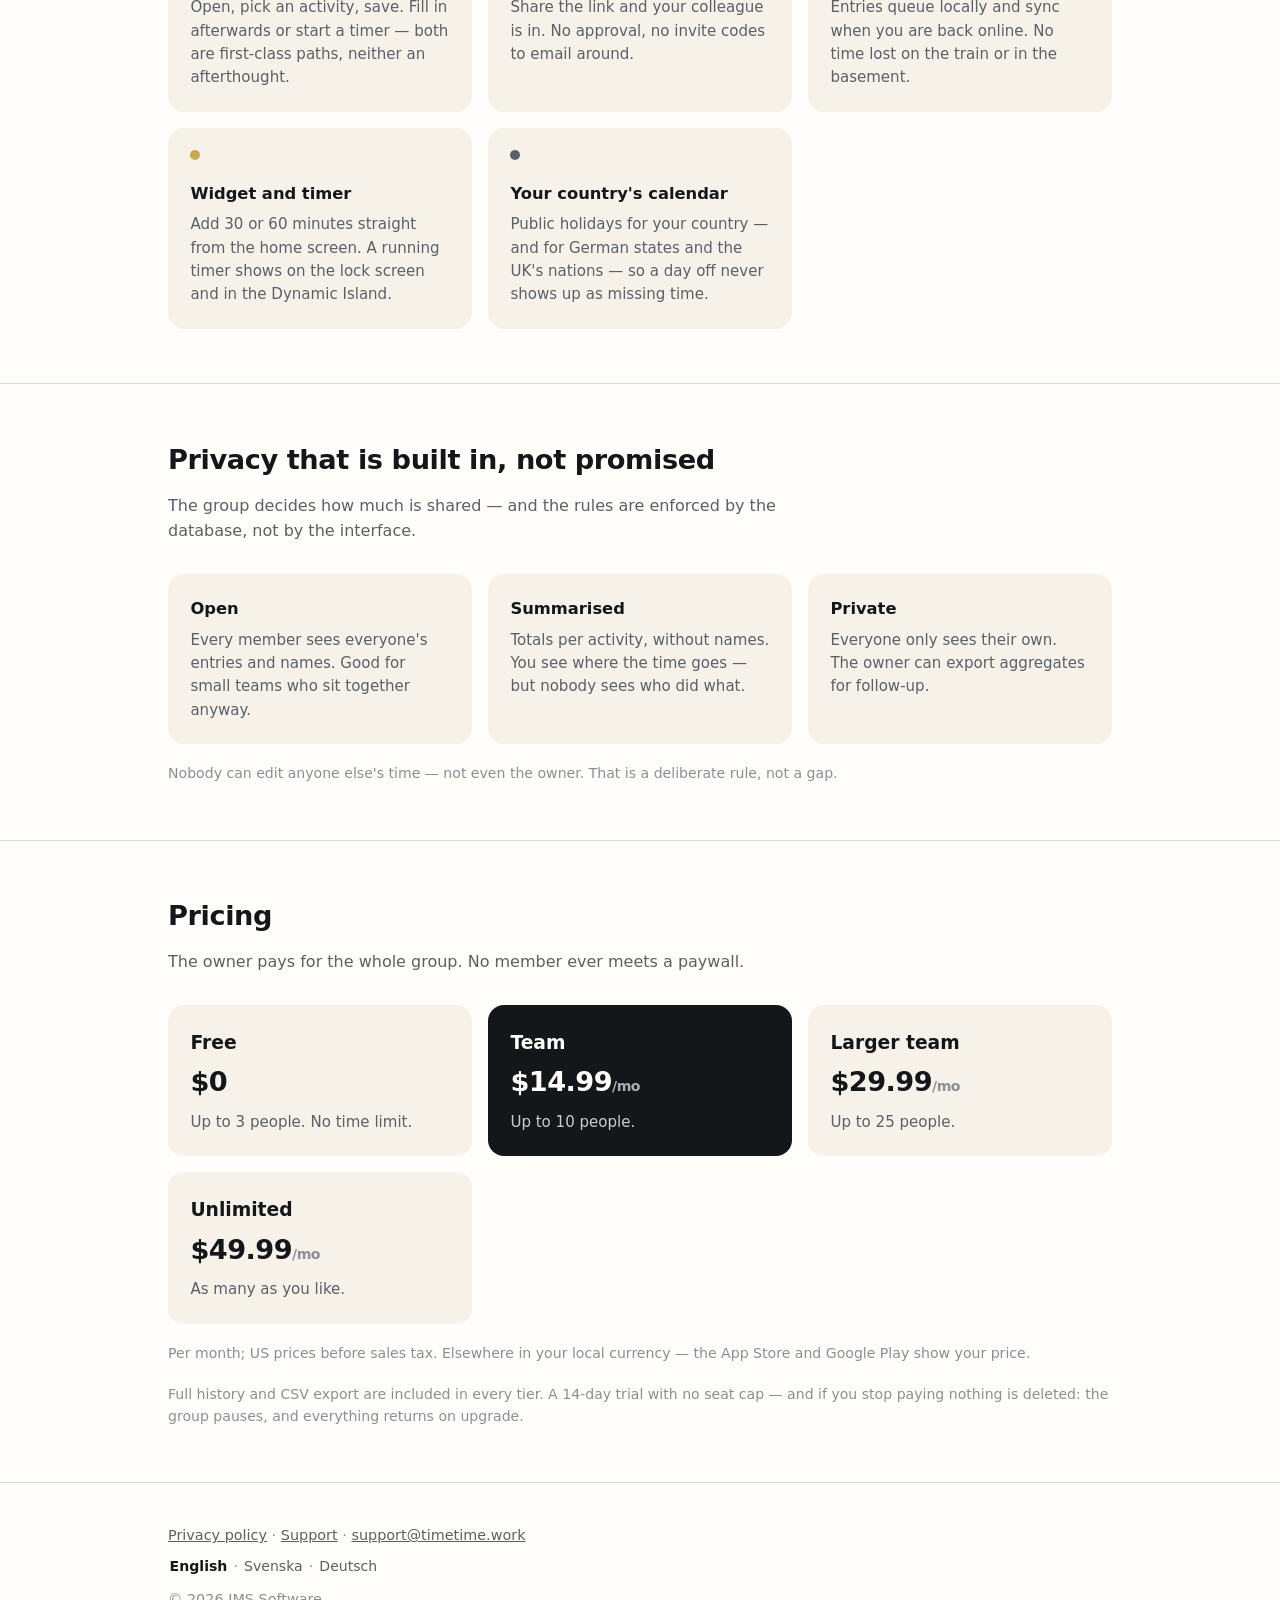
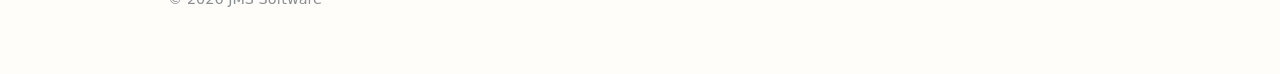
==== commit 66da03e8: "Priser på alla språk: USD på engelska, EUR på tyska Samma jämna nivåer som i butikerna (14.99/29.99/" ====
--- a/index.html
+++ b/index.html
@@ -10,7 +10,7 @@
 <link rel="alternate" hreflang="de" href="https://timetime.work/de/">
 <link rel="alternate" hreflang="x-default" href="https://timetime.work/">
 <link rel="icon" href="/assets/icon.png">
-<link rel="stylesheet" href="/assets/site.css">
+<link rel="stylesheet" href="/assets/site.css?v=7b43fc1971">
 <meta property="og:title" content="TimeTime — time tracking for teams">
 <meta property="og:description" content="Three taps to fill in a day. One link to invite your colleagues.">
 <meta property="og:image" content="https://timetime.work/assets/icon.png">
@@ -74,8 +74,8 @@
 </div></section>
 <section><div class="wrap">
   <h2>Pricing</h2><p class="lead">The owner pays for the whole group. No member ever meets a paywall.</p>
-  <div class="grid"><div class="price-card"><h3>Free</h3><p>Up to 3 people. No time limit.</p></div><div class="price-card hi"><h3>Team</h3><p>Up to 10 people.</p></div><div class="price-card"><h3>Larger team</h3><p>Up to 25 people.</p></div><div class="price-card"><h3>Unlimited</h3><p>As many as you like.</p></div></div>
-  <p class="note">Monthly, in your local currency — shown in the App Store and Google Play.</p>
+  <div class="grid"><div class="price-card"><h3>Free</h3><div class="amount">$0</div><p>Up to 3 people. No time limit.</p></div><div class="price-card hi"><h3>Team</h3><div class="amount">$14.99<span class="unit">/mo</span></div><p>Up to 10 people.</p></div><div class="price-card"><h3>Larger team</h3><div class="amount">$29.99<span class="unit">/mo</span></div><p>Up to 25 people.</p></div><div class="price-card"><h3>Unlimited</h3><div class="amount">$49.99<span class="unit">/mo</span></div><p>As many as you like.</p></div></div>
+  <p class="note">Per month; US prices before sales tax. Elsewhere in your local currency — the App Store and Google Play show your price.</p>
   <p class="note">Full history and CSV export are included in every tier. A 14-day trial with no seat cap — and if you stop paying nothing is deleted: the group pauses, and everything returns on upgrade.</p>
 </div></section>
 <footer><div class="wrap">
